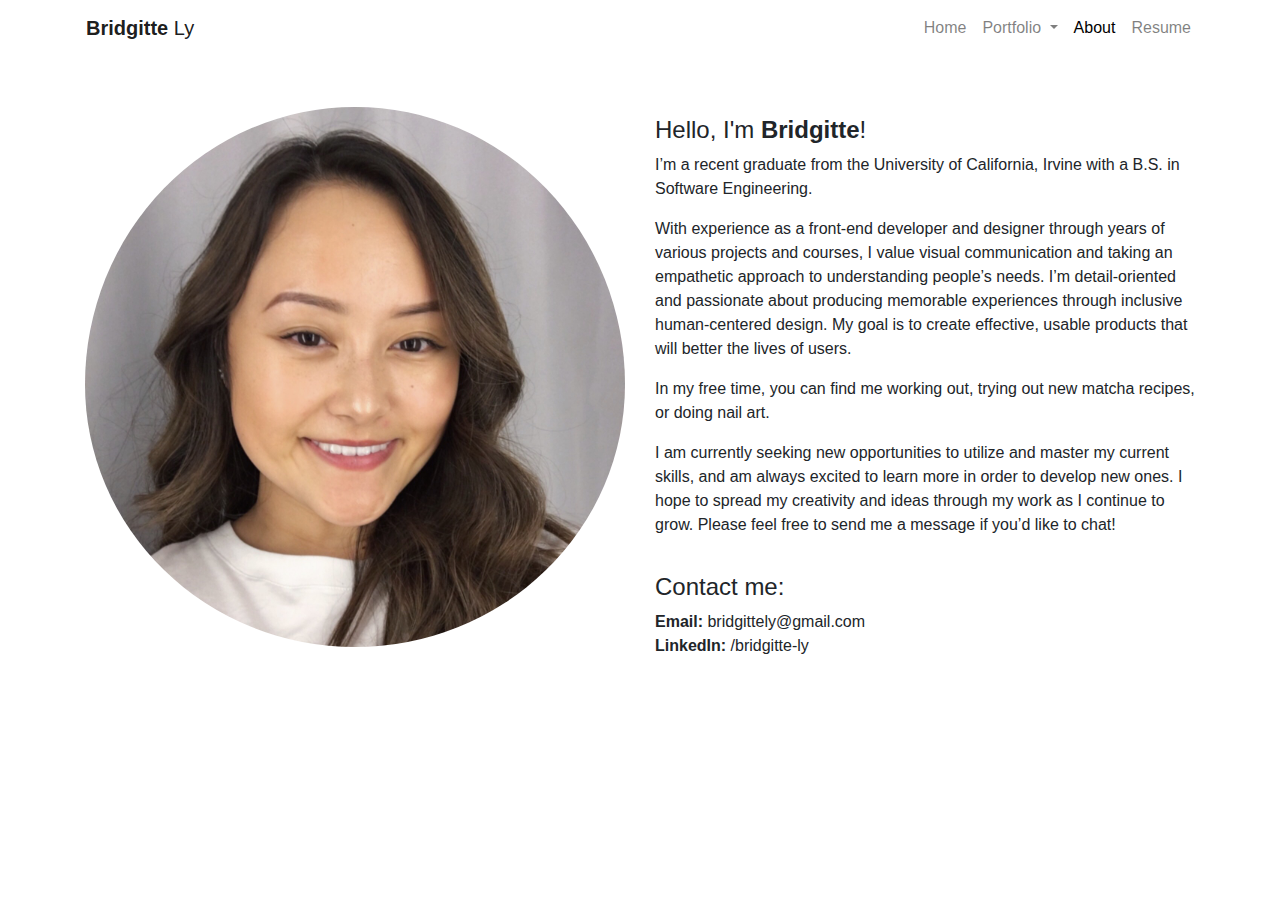
==== about.html @ d039d1a8 "Final updates" ====
<!doctype html>
<html lang="en">

<head>
  <meta charset="utf-8">
  <meta name="author" content="Bridgitte Ly">
  <meta name="description" content="About me page">
   <!-- link to an external stylesheet here! -->
   <link rel="stylesheet" href="my-style.css">
   <!-- link to Bootstrap here! -->
   <link rel="stylesheet" href="https://stackpath.bootstrapcdn.com/bootstrap/4.3.1/css/bootstrap.min.css" integrity="sha384-ggOyR0iXCbMQv3Xipma34MD+dH/1fQ784/j6cY/iJTQUOhcWr7x9JvoRxT2MZw1T" crossorigin="anonymous">

   <style>
   .navbar-light .nav-item.active .nav-link,
   .navbar-light .nav-item .nav-link:active,
   .navbar-light .nav-item .nav-link:focus,
   .navbar-light .nav-item:hover .nav-link {
     color: #000000;
    }
    </style>

  <title>Bridgitte Ly | About Me</title>
</head>

<body>
  <div class="container">
    <nav class="navbar navbar-expand-sm navbar-light">
      <a class="navbar-brand" href="index.html"><strong>Bridgitte</strong> Ly</a>
      <button class="navbar-toggler" type="button" data-toggle="collapse" data-target="#navbarSupportedContent" aria-controls="navbarSupportedContent" aria-expanded="false" aria-label="Toggle navigation">
        <span class="navbar-toggler-icon"></span>
      </button>

      <div class="collapse navbar-collapse" id="navbarSupportedContent">
        <ul class="navbar-nav ml-auto">
          <li class="nav-item">
            <a class="nav-link" href="index.html">Home</a>
          </li>
          <li class="nav-item dropdown">
            <a class="nav-link dropdown-toggle" href="index.html" id="navbarDropdown" role="button" data-toggle="dropdown" aria-haspopup="true" aria-expanded="false">
              Portfolio
            </a>
            <div class="dropdown-menu" aria-labelledby="navbarDropdown">
              <a class="dropdown-item" href="greek_study.html">Greek Study</a>
              <a class="dropdown-item" href="sap.html">SAP Transcription</a>
              <div class="dropdown-divider"></div>
              <a class="dropdown-item" href="lyre_games.html">Lyre Games</a>
              <a class="dropdown-item" href="donut_love.html">Donut Let Love Hurt</a>
            </div>
          </li>
          <li class="nav-item active">
            <a class="nav-link" href="about.html">About</a>
          </li>
          <li class="nav-item">
            <a class="nav-link" href="Resume.pdf" target="_blank">Resume</a>
          </li>
        </ul>
      </div>
    </nav>
  </div>

  <div class="container">
    <p> <br> </p>
    <div class="row">
      <div class="col-md-6 col-sm-6 align-self-center">
        <img src="5F7F3925-89A2-4129-B7C0-5E8F84A22BD3.jpeg" style="max-width:100%" class="rounded-circle" alt="Bridgitte Ly">
      </div>
      <div class="col-md-6 col-sm-6">
        <h4>Hello, I'm <strong>Bridgitte</strong>!</h4>

        <p>I’m a recent graduate from the University of California, Irvine with a B.S. in 
          Software Engineering.
        </p>

        <p>With experience as a front-end developer and designer through years of various 
          projects and courses, I value visual communication and taking an empathetic approach 
          to understanding people’s needs. I’m detail-oriented and passionate about producing 
          memorable experiences through inclusive human-centered design. My goal is to create 
          effective, usable products that will better the lives of users.
        </p>

        <p>In my free time, you can find me working out, trying out new matcha recipes, or 
          doing nail art.
        </p>

        <p>I am currently seeking new opportunities to utilize and master my current skills, 
          and am always excited to learn more in order to develop new ones. I hope to spread my 
          creativity and ideas through my work as I continue to grow. Please feel free to send 
          me a message if you’d like to chat!
        </p>

        <h4>Contact me:</h4>
        <p><strong>Email:</strong> bridgittely@gmail.com
        <br><strong>LinkedIn:</strong> /bridgitte-ly</p>
      </div>
    </div>
  </div>

  <script src="https://code.jquery.com/jquery-3.3.1.slim.min.js" integrity="sha384-q8i/X+965DzO0rT7abK41JStQIAqVgRVzpbzo5smXKp4YfRvH+8abtTE1Pi6jizo" crossorigin="anonymous"></script>
  <script src="https://cdnjs.cloudflare.com/ajax/libs/popper.js/1.14.7/umd/popper.min.js" integrity="sha384-UO2eT0CpHqdSJQ6hJty5KVphtPhzWj9WO1clHTMGa3JDZwrnQq4sF86dIHNDz0W1" crossorigin="anonymous"></script>
  <script src="https://stackpath.bootstrapcdn.com/bootstrap/4.3.1/js/bootstrap.min.js" integrity="sha384-JjSmVgyd0p3pXB1rRibZUAYoIIy6OrQ6VrjIEaFf/nJGzIxFDsf4x0xIM+B07jRM" crossorigin="anonymous"></script>
</body>

</html>
---- my-style.css ----
h2 {
  padding-left: 15px;
  padding-top: 80px;
}

h3 {
  padding-left: 15px;
  padding-bottom: 80px;
}

h4 {
  /*padding-left: 15px;*/
  padding-top: 20px;
}

h5 {
  /*padding-left: 30px;*/
  padding-bottom: 10px;
  color: #5d5d5d;
}

h6 {
  /*padding-left: 15px;*/
  padding-top: 30px;
  /*color: #7AA8EC;*/
  color: #5d5d5d;
}

.greyText {
  color:#5d5d5d;
}

.pinkText {
  color: #CFB6B9;
}

.typewrite {
  color: black;
  position: relative;
  margin-left: 110px;
  margin-top: -33px;
}

img {
  /*padding-left: 15px;
  padding-right: 15px;*/
  padding-bottom: 15px;
}


.homepics {
  opacity: 1.0;
}

.homepics:hover {
  opacity: 0.75;
}

/*p {
  padding-left: 15px;
  padding-right: 15px;
}*/

.navbar-brand {
  margin-left: -15px;
} 

.navbar-nav {
  margin-right: -20px;
}
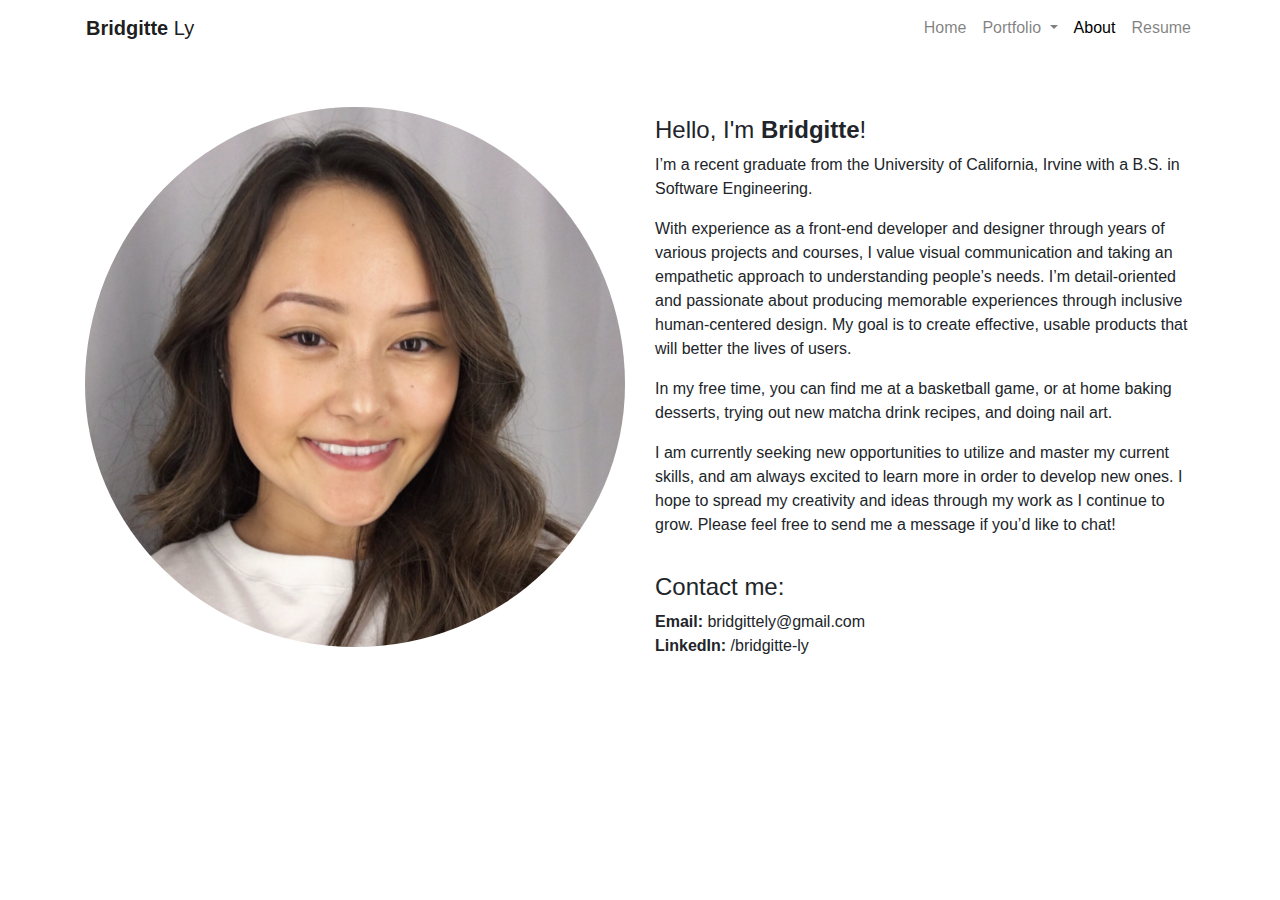
==== commit e5962500: "Update about me" ====
--- a/about.html
+++ b/about.html
@@ -78,8 +78,8 @@
           effective, usable products that will better the lives of users.
         </p>
 
-        <p>In my free time, you can find me working out, trying out new matcha recipes, or 
-          doing nail art.
+        <p>In my free time, you can find me at a basketball game, or at home baking desserts, 
+          trying out new matcha drink recipes, and doing nail art.
         </p>
 
         <p>I am currently seeking new opportunities to utilize and master my current skills, 
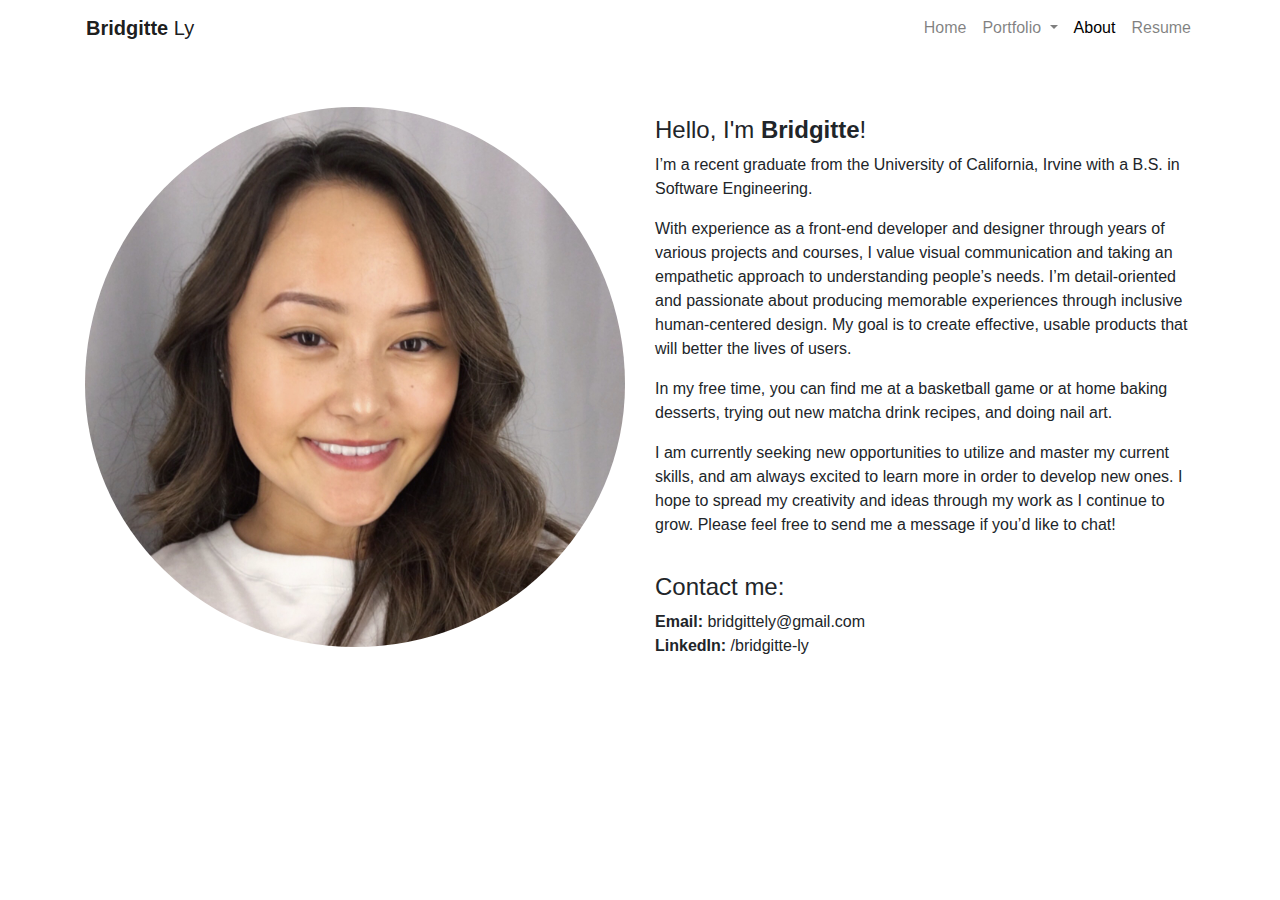
==== commit dd0e313f: "Update about me" ====
--- a/about.html
+++ b/about.html
@@ -78,7 +78,7 @@
           effective, usable products that will better the lives of users.
         </p>
 
-        <p>In my free time, you can find me at a basketball game, or at home baking desserts, 
+        <p>In my free time, you can find me at a basketball game or at home baking desserts, 
           trying out new matcha drink recipes, and doing nail art.
         </p>
 
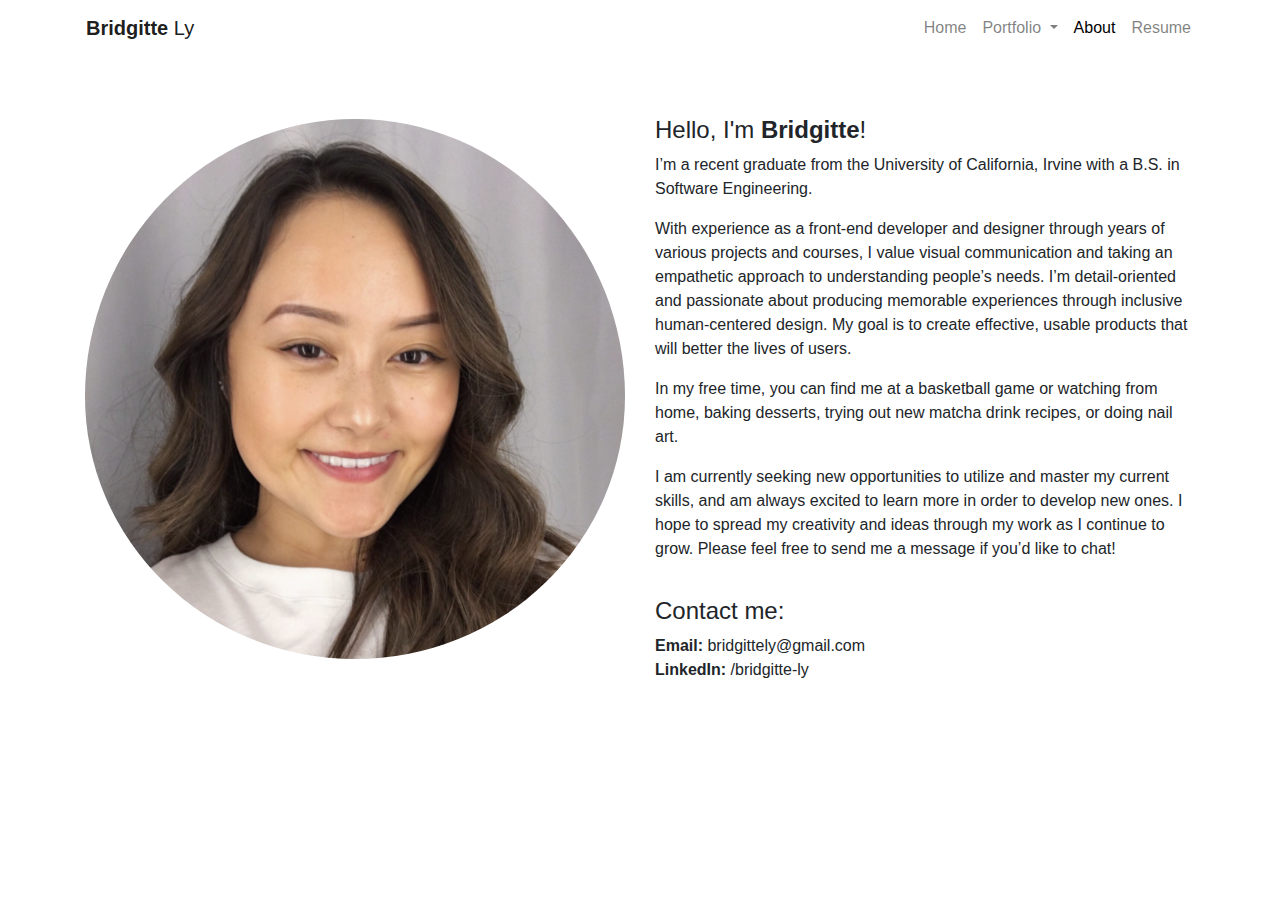
==== commit 0c153018: "Recent update" ====
--- a/about.html
+++ b/about.html
@@ -78,8 +78,8 @@
           effective, usable products that will better the lives of users.
         </p>
 
-        <p>In my free time, you can find me at a basketball game or at home baking desserts, 
-          trying out new matcha drink recipes, and doing nail art.
+        <p>In my free time, you can find me at a basketball game or watching from home, baking 
+          desserts, trying out new matcha drink recipes, or doing nail art.
         </p>
 
         <p>I am currently seeking new opportunities to utilize and master my current skills, 
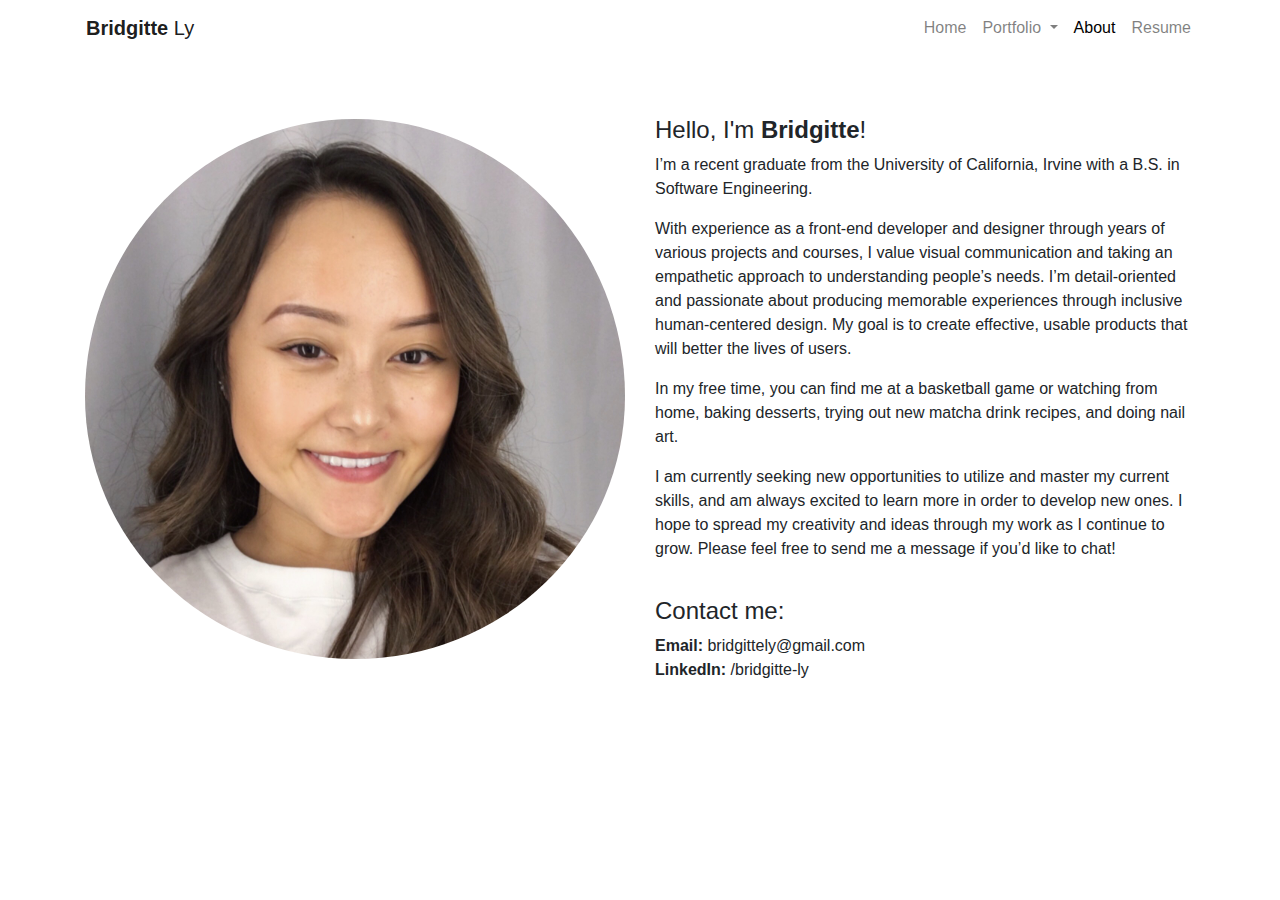
==== commit c4e6a967: "Update about me" ====
--- a/about.html
+++ b/about.html
@@ -79,7 +79,7 @@
         </p>
 
         <p>In my free time, you can find me at a basketball game or watching from home, baking 
-          desserts, trying out new matcha drink recipes, or doing nail art.
+          desserts, trying out new matcha drink recipes, and doing nail art.
         </p>
 
         <p>I am currently seeking new opportunities to utilize and master my current skills, 
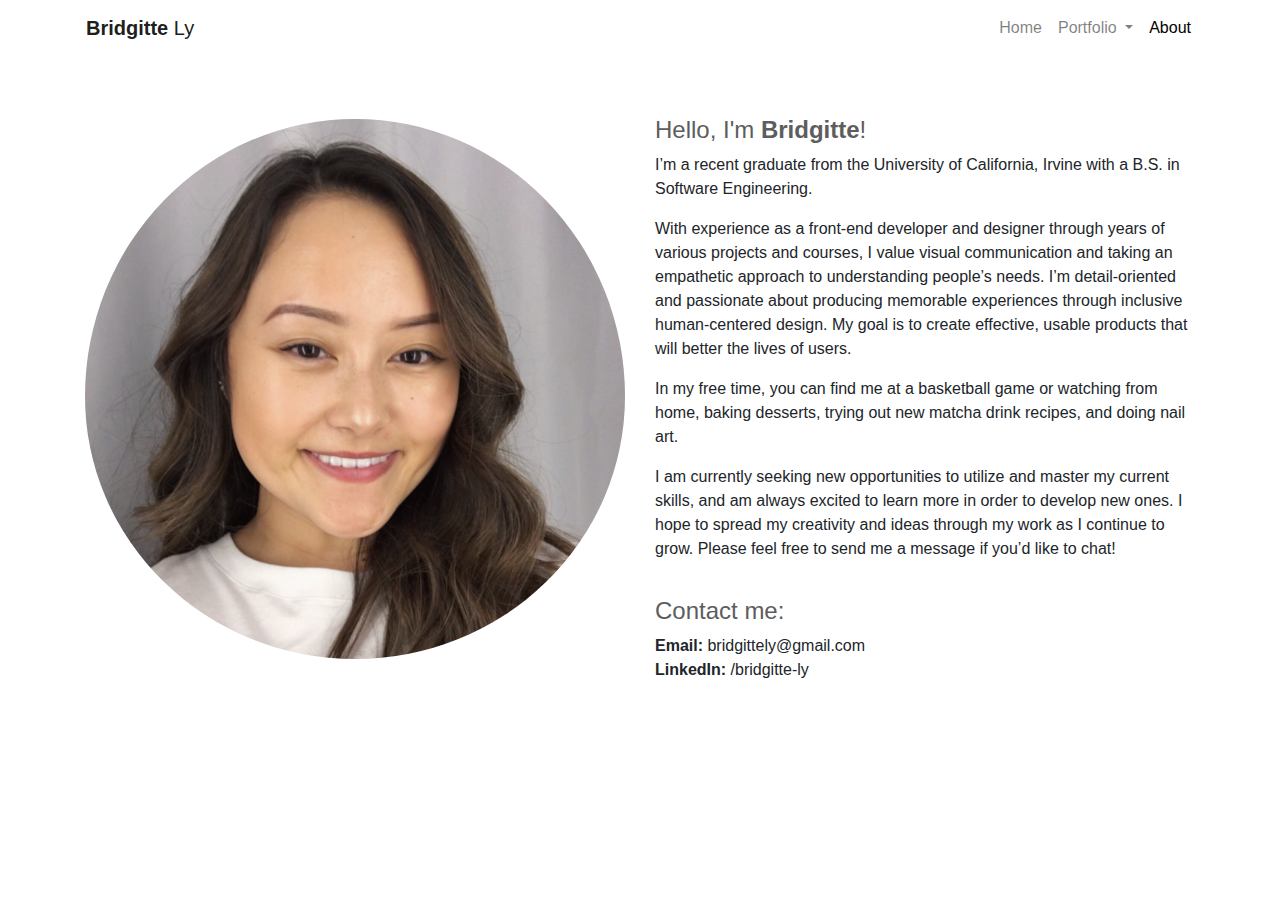
==== commit b77e157b: "Remove resume" ====
--- a/about.html
+++ b/about.html
@@ -40,9 +40,9 @@
               Portfolio
             </a>
             <div class="dropdown-menu" aria-labelledby="navbarDropdown">
+              <a class="dropdown-item" href="sap.html">SAP Transcription</a>
               <a class="dropdown-item" href="greek_study.html">Greek Study</a>
-              <a class="dropdown-item" href="sap.html">SAP Transcription</a>
-              <div class="dropdown-divider"></div>
+              <!--<div class="dropdown-divider"></div>-->
               <a class="dropdown-item" href="lyre_games.html">Lyre Games</a>
               <a class="dropdown-item" href="donut_love.html">Donut Let Love Hurt</a>
             </div>
@@ -50,9 +50,9 @@
           <li class="nav-item active">
             <a class="nav-link" href="about.html">About</a>
           </li>
-          <li class="nav-item">
-            <a class="nav-link" href="Resume.pdf" target="_blank">Resume</a>
-          </li>
+          <!--<li class="nav-item">
+            <a class="nav-link" href="BridgitteLyResume.pdf" target="_blank">Resume</a>
+          </li>-->
         </ul>
       </div>
     </nav>
@@ -93,6 +93,7 @@
         <br><strong>LinkedIn:</strong> /bridgitte-ly</p>
       </div>
     </div>
+    <br>
   </div>
 
   <script src="https://code.jquery.com/jquery-3.3.1.slim.min.js" integrity="sha384-q8i/X+965DzO0rT7abK41JStQIAqVgRVzpbzo5smXKp4YfRvH+8abtTE1Pi6jizo" crossorigin="anonymous"></script>
--- a/my-style.css
+++ b/my-style.css
@@ -11,20 +11,41 @@
 h4 {
   /*padding-left: 15px;*/
   padding-top: 20px;
+  color: #5d5d5d;
 }
 
 h5 {
   /*padding-left: 30px;*/
-  padding-bottom: 10px;
-  color: #5d5d5d;
+  /*padding-bottom: 10px;*/
+  padding-top: 30px;
 }
 
 h6 {
   /*padding-left: 15px;*/
   padding-top: 30px;
   /*color: #7AA8EC;*/
+}
+
+/*
+h4 {
+  /padding-left: 15px;/
+  padding-top: 20px;
+}
+
+h5 {
+  /padding-left: 30px;/
+  /padding-bottom: 10px;/
+  padding-top: 10px;
   color: #5d5d5d;
 }
+
+h6 {
+  /padding-left: 15px;/
+  padding-top: 30px;
+  /color: #7AA8EC;/
+  color: #5d5d5d;
+}
+*/
 
 .greyText {
   color:#5d5d5d;
